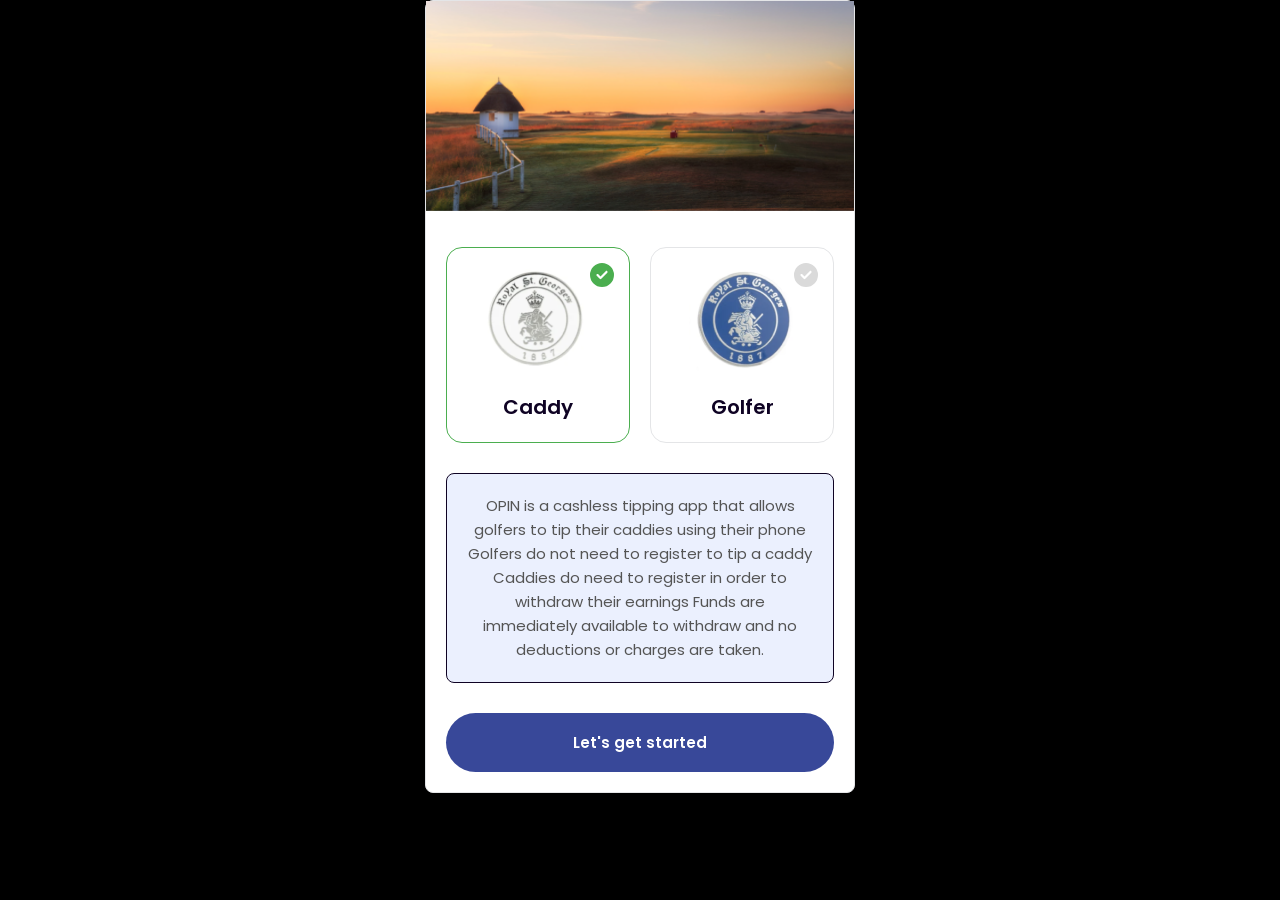
==== index.html @ 30ad49d6 "first commit" ====
<!DOCTYPE html>
<html lang="en">

<head>
    <meta charset="UTF-8" />
    <meta name="viewport" content="width=device-width, initial-scale=1.0" />
    <title>Document</title>
    <link rel="stylesheet" href="assets/css/all.min.css" />
    <link rel="stylesheet" href="assets/css/fontawesome.min.css" />
    <link rel="stylesheet" href="assets/css/style.css" />
</head>

<body>
    <section class="screen">
        <div class="container">
            <div class="banner">
                <img src="assets/img/banner.png" alt="" />
            </div>
            <div class="wrapper">
                <div class="caddy_golfer">
                    <div class="caddy active" onclick="activateSection('caddy')">
                        <img src="assets/img/logo/c.png" alt="">
                        <h2>Caddy</h2>
                        <i class="fa-solid fa-circle-check icons"></i>
                    </div>
                    <div class="golfer" onclick="activateSection('golfer')">
                        <img src="assets/img/logo/g.png" alt="">
                        <h2>Golfer</h2>
                        <i class="fa-solid fa-circle-check icons"></i>
                    </div>
                </div>
                <div class="mt-3 text_box">
                    <p>OPIN is a cashless tipping app that allows golfers to tip their caddies using their phone Golfers do not need to register to tip a caddy Caddies do need to register in order to withdraw their earnings Funds are immediately available to withdraw and no deductions or charges are taken.</p>
                </div>
                <a href="register.html" class="btn mt-3">
                    Let's get started
                </a>
            </div>
        </div>
    </section>
    <!-- ============================== -->
    <script src="assets/js/jquery-3.6.4.min.js"></script>
    <script src="assets/js/all.min.js"></script>
    <script src="assets/js/fontawesome.min.js"></script>
    <script src="assets/js/style.js"></script>
</body>

</html>
---- assets/css/style.css ----
@import url('https://fonts.googleapis.com/css2?family=Poppins:wght@400;500;600;700&display=swap');

:root {
    /* COLOR */
    --primary-color: #384899;
    --secondary-color: #7fcfd3;
    --title-color: #0f0324;
    --description-color: #545454;
    --white-color: #ffffff;
    --border-color: #e4e5e7;
    --bg-color: #EBF0FE;
    /* TYPOGRAPHY */
    --h1-font-size: 22px;
    --h2-font-size: 20px;
    --normal-font-size: 15px;
    --small-font-size: 13px;
    /* TYPOGRAPHY */
    --body-font: 'Poppins', sans-serif;
}

/*========== BASE ==========*/
*,
::before,
::after {
    margin: 0;
    padding: 0;
    box-sizing: border-box;
}

.scroll-container {
    height: 20px;
    overflow-y: scroll;
}

.scroll-content {
    padding: 20px;
}

/* Hide default scrollbar */
::-webkit-scrollbar {
    width: 1px;
    height: 1px;
    padding: 5px;
}

::-webkit-scrollbar-track {
    background-color: var(--primary-color);
}

html {
    overflow-y: scroll;
    scroll-behavior: smooth;
}

body {
    font-family: var(--body-font);
    font-size: var(--normal-font-size);
    color: var(--title-color);
    background: #000;
}

h1,
h2,
h3,
h4,
h5,
h6,
ul {
    margin: 0;
}

h1 {
    font-size: var(--h1-font-size);
    color: var(--title-color);
    font-weight: 600;
}

h2 {
    font-size: var(--h2-font-size);
    color: var(--title-color);
    font-weight: 600;
}

p {
    font-size: var(--normal-font-size);
    color: var(--description-color);
    margin: 0;
    line-height: 1.6;
}

ul {
    margin: 0;
    padding: 0;
    list-style: none;
}

a {
    text-decoration: none;
    color: var(--title-color);
}

img {
    max-width: 100%;
    height: auto;
}


/* Common css Style */



.btn {
    padding: 18px 30px;
    border-radius: 100px;
    font-size: var(--normal-font-size);
    background: var(--primary-color);
    color: var(--white-color);
    transition: all 0.5s ease-in-out;
    border: none;
    font-weight: 600;
    cursor: pointer;
    width: 100%;
    display: block;
    text-align: center;
}

.btn_s {
    padding: 18px 30px;
    border-radius: 100px;
    font-size: var(--normal-font-size);
    color: var(--primary-color);
    transition: all 0.5s ease-in-out;
    font-size: 14px;
    cursor: pointer;
}

.btn:hover {
    background: var(--secondary-color);
    color: var(--white-color);
}

input{
    padding: 15px 20px;
    border: 1px solid var(--border-color);
    border-radius: 8px;
}

/* section {
    padding: 3.5rem 0;
} */

.container {
    max-width: 430px;
    margin: auto;
    height: 100%;
    border: 1px solid var(--border-color);
    padding-bottom: 20px;
    border-radius: 8px;
    background: var(--white-color);
}

.wrapper{
    margin-top: 30px;
    padding: 0 20px;
}

.icons{
    font-size: 24px;
    color: var(--description-color);
}

.mt-1,
.mb-1{
    margin-top: 10px;
}

.mt-2,
.mb-2{
    margin-top: 20px;
}

.mt-3,
.mb-3{
    margin-top: 30px;
}

.mt-4,
.mb-4{
    margin-top: 40px;
}

.mt-5,
.mb-5{
    margin-top: 50px;
}

.text_center{
    text-align: center;
}




/* ======================= */

/* ======================= */

.banner img {
    width: 100%;
    height: 210px;
}

.caddy_golfer {
    display: grid;
    grid-template-columns: 1fr 1fr;
    gap: 20px;
}

.caddy_golfer .caddy,
.caddy_golfer .golfer {
    display: flex;
    flex-direction: column;
    justify-content: center;
    align-items: center;
    flex-wrap: wrap;
    gap: 20px;
    border: 1px solid var(--border-color);
    padding: 20px;
    position: relative;
    border-radius: 16px;
}

.caddy_golfer .icons{
color: #DADADA;
position: absolute;
top: 15px;
right: 15px;
}

.caddy_golfer .active{
border-color: #4BAE4F;
}

.caddy_golfer .active .icons{
color: #4BAE4F;
}

.text_box{
    padding: 20px;
    border-radius: 8px;
    text-align: center;
    background: var(--bg-color);
    border: 1px solid var(--title-color);
}


/* ----------------- */
.dropdown-container {
    position: relative;
    display: inline-block;
    width: 120px;
  }

  .selected-text{
    margin-right: 20px;
  }

  .dropdown-container .selected-option {
    display: flex;
    align-items: center;
    padding: 8px;
    border-radius: 4px;
    cursor: pointer;
    border-right: 1px solid var(--border-color);
  }

  .fa-chevron-down.icons{
    font-size: 14px;
  }

  .dropdown-container .selected-option i {
    margin-left: 8px;
  }

  .dropdown-container .dropdown-list {
    position: absolute;
    top: 100%;
    left: 0;
    z-index: 1;
    display: none;
    min-width: 200px;
    background-color: #fff;
    border: 1px solid #ccc;
    border-radius: 4px;
    overflow: auto;
    margin-top: 10px;
  }

  .dropdown-container .dropdown-list.open {
    display: block;
  }

  .dropdown-container .dropdown-item {
    display: flex;
    align-items: center;
    justify-content: space-between;
    padding: 4px 8px;
    cursor: pointer;
  }

  .dropdown-container .dropdown-item:hover {
    background-color: #f1f1f1;
  }

  .dropdown-container .flag-icon {
    width: 24px;
    height: 16px;
    margin-right: 8px;
  }

.input_area {
    display: flex;
    flex-direction: column;
    align-items: flex-start;
    width: 100%;
}

.input_area .input_field{
    display: flex;
    flex-direction: row;
    align-items: flex-start;
    border: 1px solid var(--border-color);
    border-radius: 8px;
    background: #F8F8F8;
    padding: 8px 0;
    padding-right: 15px;
    width: 100%;
}

.input_area input{
    border: none;
    background: transparent;
    width: 100%;
}


/* ================
otp_page
 ================= */

.otp_area {
    display: flex;
    justify-content: space-between;
    gap: 20px;
}

.otp_area input{
    width: 80px;
    height: 80px;
    font-size: 20px;
    text-align: center;
}


/* ================
Add Bank
 ================= */

 .icon-input {
    position: relative;
    display: inline-block;
    width: 100%;
    margin-top: 20px;
  }

  .icon-input input {
    padding-left: 40px;
    width: 100%;
    font-size: 14px;
    color: var(--description-color);
  }

  .icon-input .icon {
    position: absolute;
    top: 12px;
    left: 10px;
  }

  .icon-input .icon .icons{
    font-size: 16px;
    color: var(--description-color)
  }
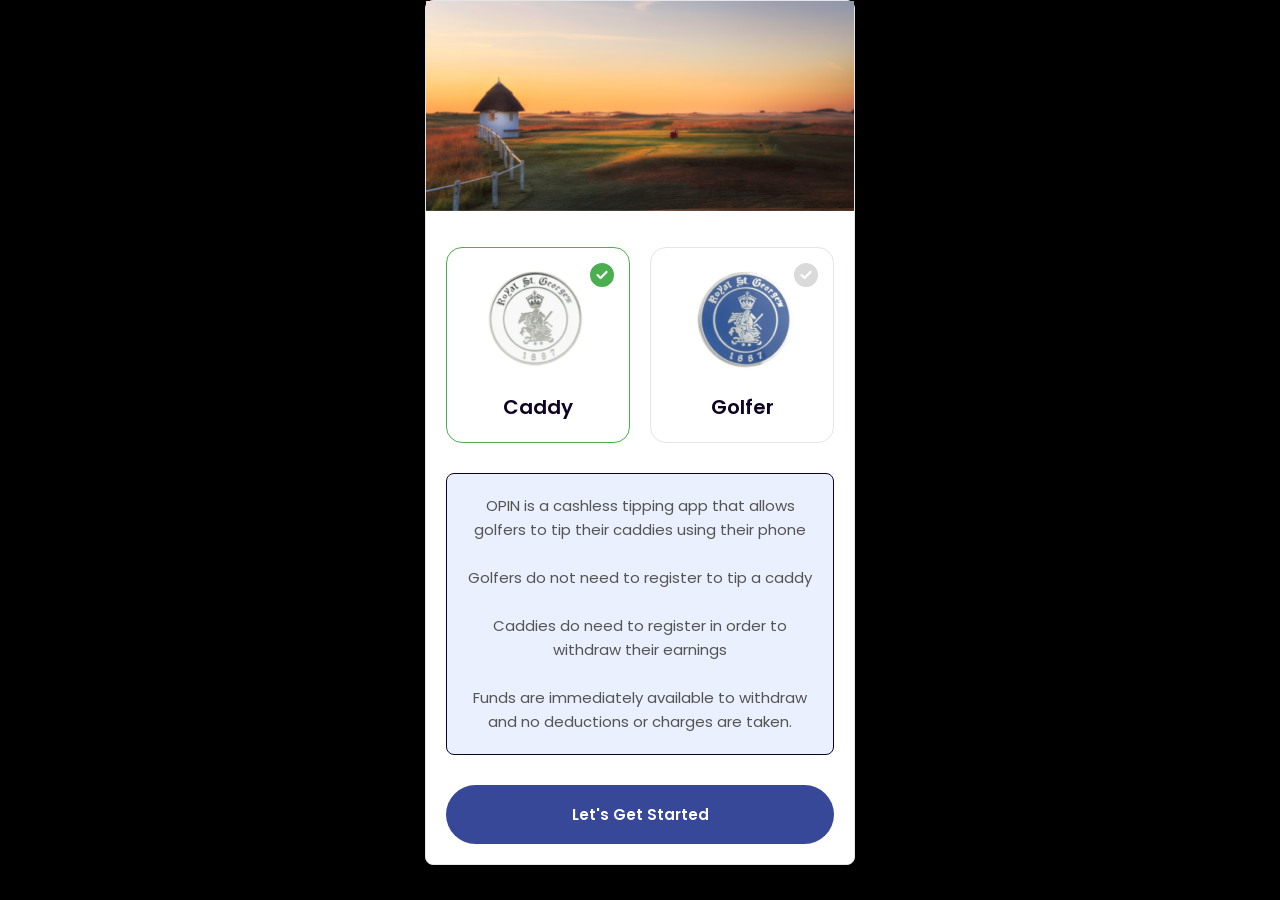
==== commit 6693fd1b: "Add" ====
--- a/index.html
+++ b/index.html
@@ -30,10 +30,10 @@
                     </div>
                 </div>
                 <div class="mt-3 text_box">
-                    <p>OPIN is a cashless tipping app that allows golfers to tip their caddies using their phone Golfers do not need to register to tip a caddy Caddies do need to register in order to withdraw their earnings Funds are immediately available to withdraw and no deductions or charges are taken.</p>
+                    <p>OPIN is a cashless tipping app that allows golfers to tip their caddies using their phone <br><br> Golfers do not need to register to tip a caddy <br> <br> Caddies do need to register in order to withdraw their earnings <br> <br> Funds are immediately available to withdraw and no deductions or charges are taken.</p>
                 </div>
                 <a href="register.html" class="btn mt-3">
-                    Let's get started
+                    Let's Get Started
                 </a>
             </div>
         </div>
--- a/assets/css/style.css
+++ b/assets/css/style.css
@@ -350,15 +350,17 @@
 
 .otp_area {
     display: flex;
+    flex-wrap: wrap;
     justify-content: space-between;
     gap: 20px;
 }
 
 .otp_area input{
-    width: 80px;
-    height: 80px;
+    width: 60px;
+    height: 60px;
     font-size: 20px;
     text-align: center;
+    padding: 0;
 }
 
 
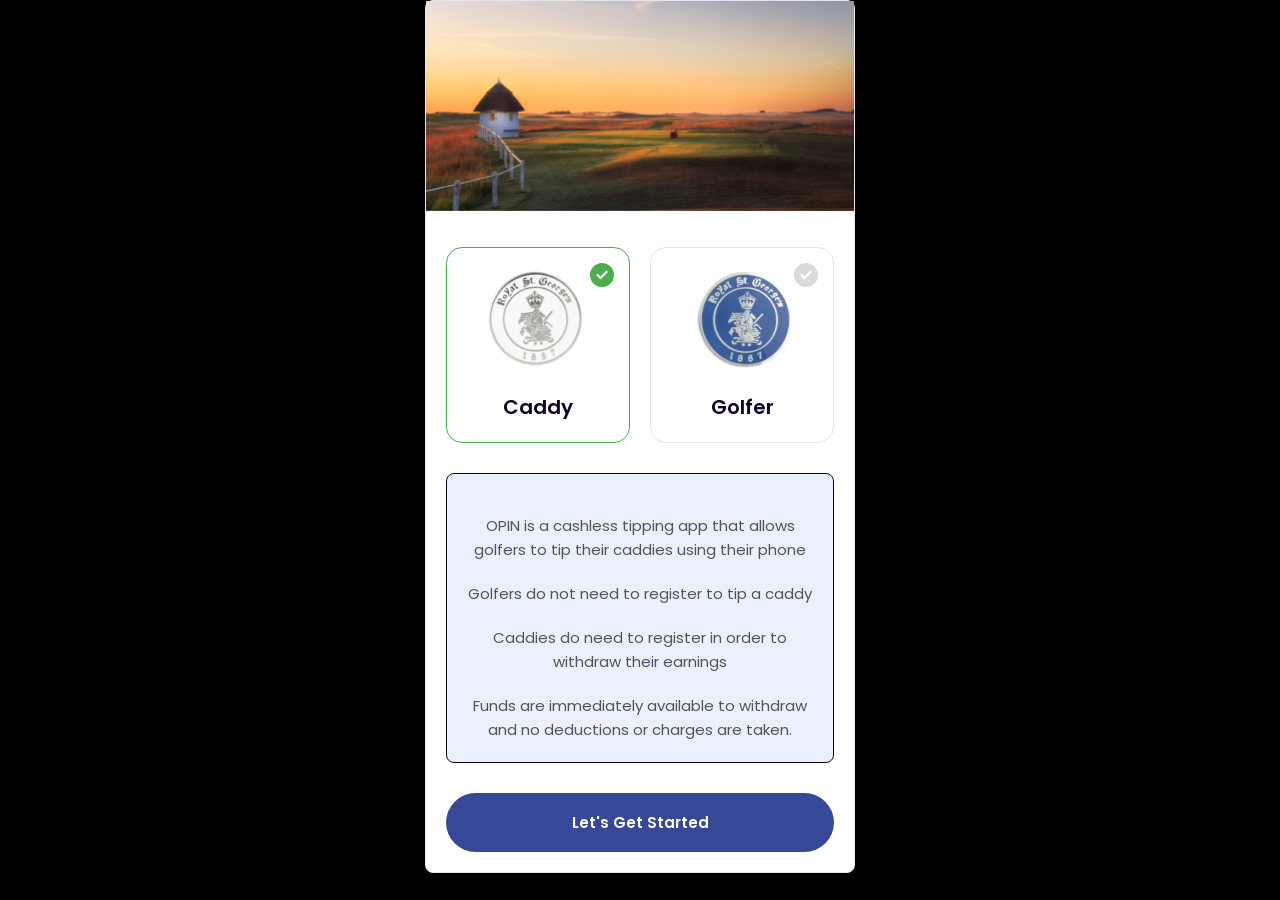
==== commit ea8bfe1e: "Add" ====
--- a/index.html
+++ b/index.html
@@ -30,7 +30,12 @@
                     </div>
                 </div>
                 <div class="mt-3 text_box">
-                    <p>OPIN is a cashless tipping app that allows golfers to tip their caddies using their phone <br><br> Golfers do not need to register to tip a caddy <br> <br> Caddies do need to register in order to withdraw their earnings <br> <br> Funds are immediately available to withdraw and no deductions or charges are taken.</p>
+                    <p>OPIN is a cashless tipping app that allows golfers to tip their caddies using their phone </p>
+                    <p> Golfers do not need to register to tip a caddy </p>
+                    <p> Caddies do need to register in order to withdraw their earnings </p>
+                    <p>
+                        Funds are immediately available to withdraw and no deductions or charges are taken.
+                    </p>
                 </div>
                 <a href="register.html" class="btn mt-3">
                     Let's Get Started
--- a/assets/css/style.css
+++ b/assets/css/style.css
@@ -253,6 +253,10 @@
     border: 1px solid var(--title-color);
 }
 
+.text_box p{
+    margin-top: 20px;
+}
+
 
 /* ----------------- */
 .dropdown-container {
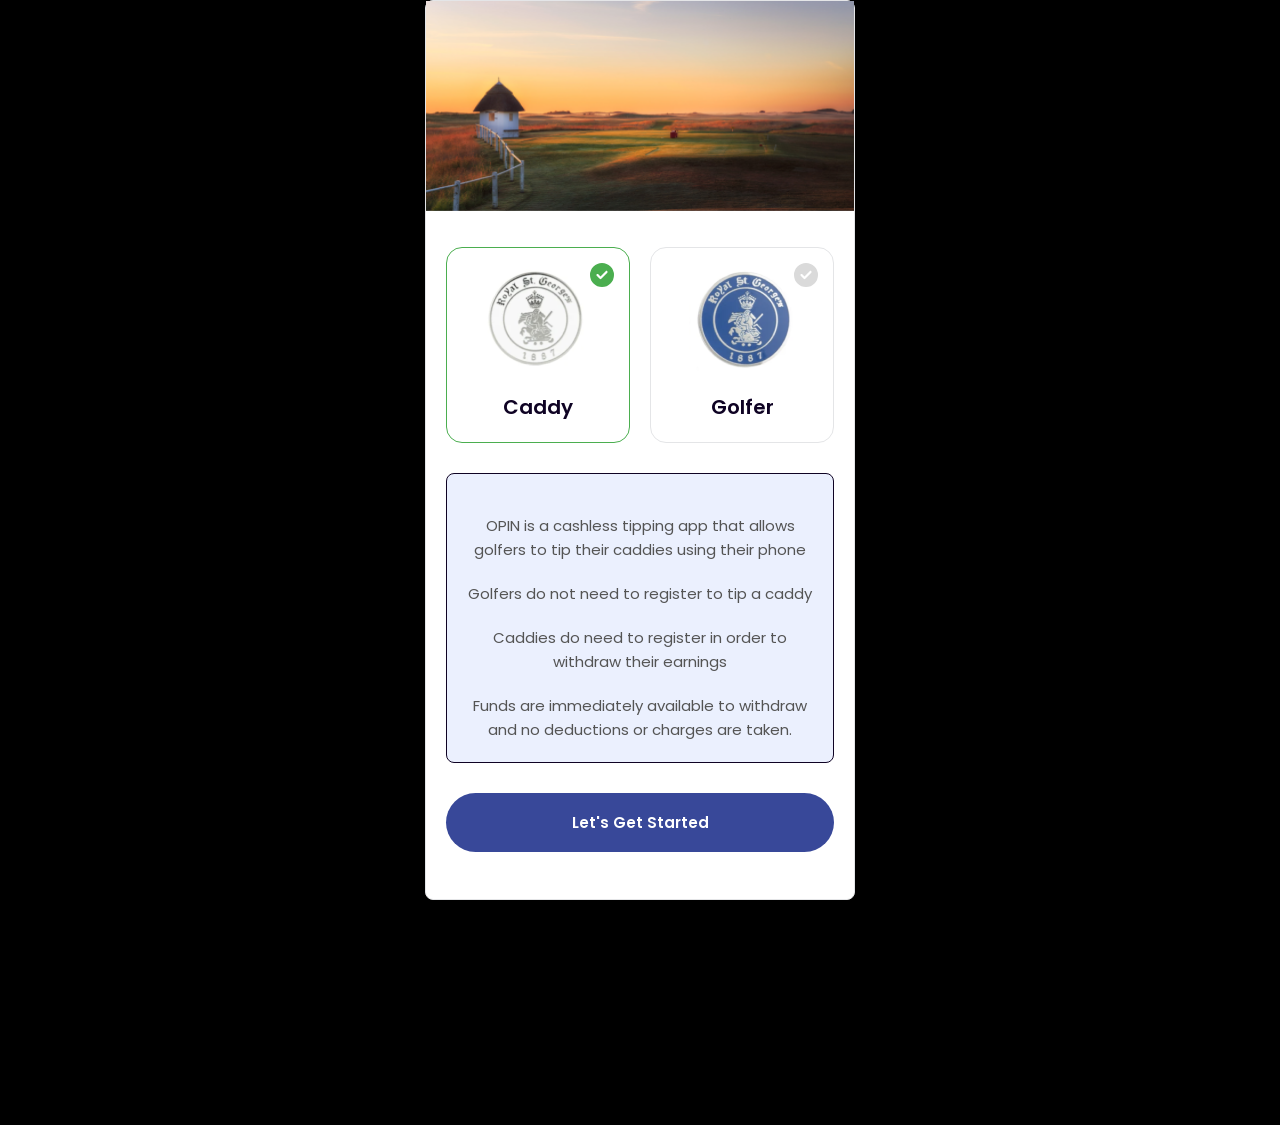
==== commit b899f643: "Add" ====
--- a/index.html
+++ b/index.html
@@ -11,7 +11,7 @@
 </head>
 
 <body>
-    <section class="screen">
+    <div class="body_area screen">
         <div class="container">
             <div class="banner">
                 <img src="assets/img/banner.png" alt="" />
@@ -42,7 +42,7 @@
                 </a>
             </div>
         </div>
-    </section>
+    </div>
     <!-- ============================== -->
     <script src="assets/js/jquery-3.6.4.min.js"></script>
     <script src="assets/js/all.min.js"></script>
--- a/assets/css/style.css
+++ b/assets/css/style.css
@@ -139,15 +139,17 @@
     color: var(--white-color);
 }
 
-input{
+input {
     padding: 15px 20px;
     border: 1px solid var(--border-color);
     border-radius: 8px;
 }
 
-/* section {
-    padding: 3.5rem 0;
-} */
+.body_area {
+    height: 100vh;
+}
+
+
 
 .container {
     max-width: 430px;
@@ -159,42 +161,43 @@
     background: var(--white-color);
 }
 
-.wrapper{
+.wrapper {
     margin-top: 30px;
     padding: 0 20px;
-}
-
-.icons{
+    height: 100%;
+}
+
+.icons {
     font-size: 24px;
     color: var(--description-color);
 }
 
 .mt-1,
-.mb-1{
+.mb-1 {
     margin-top: 10px;
 }
 
 .mt-2,
-.mb-2{
+.mb-2 {
     margin-top: 20px;
 }
 
 .mt-3,
-.mb-3{
+.mb-3 {
     margin-top: 30px;
 }
 
 .mt-4,
-.mb-4{
+.mb-4 {
     margin-top: 40px;
 }
 
 .mt-5,
-.mb-5{
+.mb-5 {
     margin-top: 50px;
 }
 
-.text_center{
+.text_center {
     text-align: center;
 }
 
@@ -230,22 +233,22 @@
     border-radius: 16px;
 }
 
-.caddy_golfer .icons{
-color: #DADADA;
-position: absolute;
-top: 15px;
-right: 15px;
-}
-
-.caddy_golfer .active{
-border-color: #4BAE4F;
-}
-
-.caddy_golfer .active .icons{
-color: #4BAE4F;
-}
-
-.text_box{
+.caddy_golfer .icons {
+    color: #DADADA;
+    position: absolute;
+    top: 15px;
+    right: 15px;
+}
+
+.caddy_golfer .active {
+    border-color: #4BAE4F;
+}
+
+.caddy_golfer .active .icons {
+    color: #4BAE4F;
+}
+
+.text_box {
     padding: 20px;
     border-radius: 8px;
     text-align: center;
@@ -253,7 +256,7 @@
     border: 1px solid var(--title-color);
 }
 
-.text_box p{
+.text_box p {
     margin-top: 20px;
 }
 
@@ -263,30 +266,30 @@
     position: relative;
     display: inline-block;
     width: 120px;
-  }
-
-  .selected-text{
+}
+
+.selected-text {
     margin-right: 20px;
-  }
-
-  .dropdown-container .selected-option {
+}
+
+.dropdown-container .selected-option {
     display: flex;
     align-items: center;
     padding: 8px;
     border-radius: 4px;
     cursor: pointer;
     border-right: 1px solid var(--border-color);
-  }
-
-  .fa-chevron-down.icons{
+}
+
+.fa-chevron-down.icons {
     font-size: 14px;
-  }
-
-  .dropdown-container .selected-option i {
+}
+
+.dropdown-container .selected-option i {
     margin-left: 8px;
-  }
-
-  .dropdown-container .dropdown-list {
+}
+
+.dropdown-container .dropdown-list {
     position: absolute;
     top: 100%;
     left: 0;
@@ -298,29 +301,29 @@
     border-radius: 4px;
     overflow: auto;
     margin-top: 10px;
-  }
-
-  .dropdown-container .dropdown-list.open {
+}
+
+.dropdown-container .dropdown-list.open {
     display: block;
-  }
-
-  .dropdown-container .dropdown-item {
+}
+
+.dropdown-container .dropdown-item {
     display: flex;
     align-items: center;
     justify-content: space-between;
     padding: 4px 8px;
     cursor: pointer;
-  }
-
-  .dropdown-container .dropdown-item:hover {
+}
+
+.dropdown-container .dropdown-item:hover {
     background-color: #f1f1f1;
-  }
-
-  .dropdown-container .flag-icon {
+}
+
+.dropdown-container .flag-icon {
     width: 24px;
     height: 16px;
     margin-right: 8px;
-  }
+}
 
 .input_area {
     display: flex;
@@ -329,7 +332,7 @@
     width: 100%;
 }
 
-.input_area .input_field{
+.input_area .input_field {
     display: flex;
     flex-direction: row;
     align-items: flex-start;
@@ -341,7 +344,7 @@
     width: 100%;
 }
 
-.input_area input{
+.input_area input {
     border: none;
     background: transparent;
     width: 100%;
@@ -356,10 +359,9 @@
     display: flex;
     flex-wrap: wrap;
     justify-content: space-between;
-    gap: 20px;
-}
-
-.otp_area input{
+}
+
+.otp_area input {
     width: 60px;
     height: 60px;
     font-size: 20px;
@@ -367,32 +369,40 @@
     padding: 0;
 }
 
+.wrapper_item {
+    display: flex;
+    flex-direction: column;
+    justify-content: space-between;
+    height: 90%;
+    gap: 30px;
+}
+
 
 /* ================
 Add Bank
  ================= */
 
- .icon-input {
+.icon-input {
     position: relative;
     display: inline-block;
     width: 100%;
     margin-top: 20px;
-  }
-
-  .icon-input input {
+}
+
+.icon-input input {
     padding-left: 40px;
     width: 100%;
     font-size: 14px;
     color: var(--description-color);
-  }
-
-  .icon-input .icon {
+}
+
+.icon-input .icon {
     position: absolute;
     top: 12px;
     left: 10px;
-  }
-
-  .icon-input .icon .icons{
+}
+
+.icon-input .icon .icons {
     font-size: 16px;
     color: var(--description-color)
-  }+}
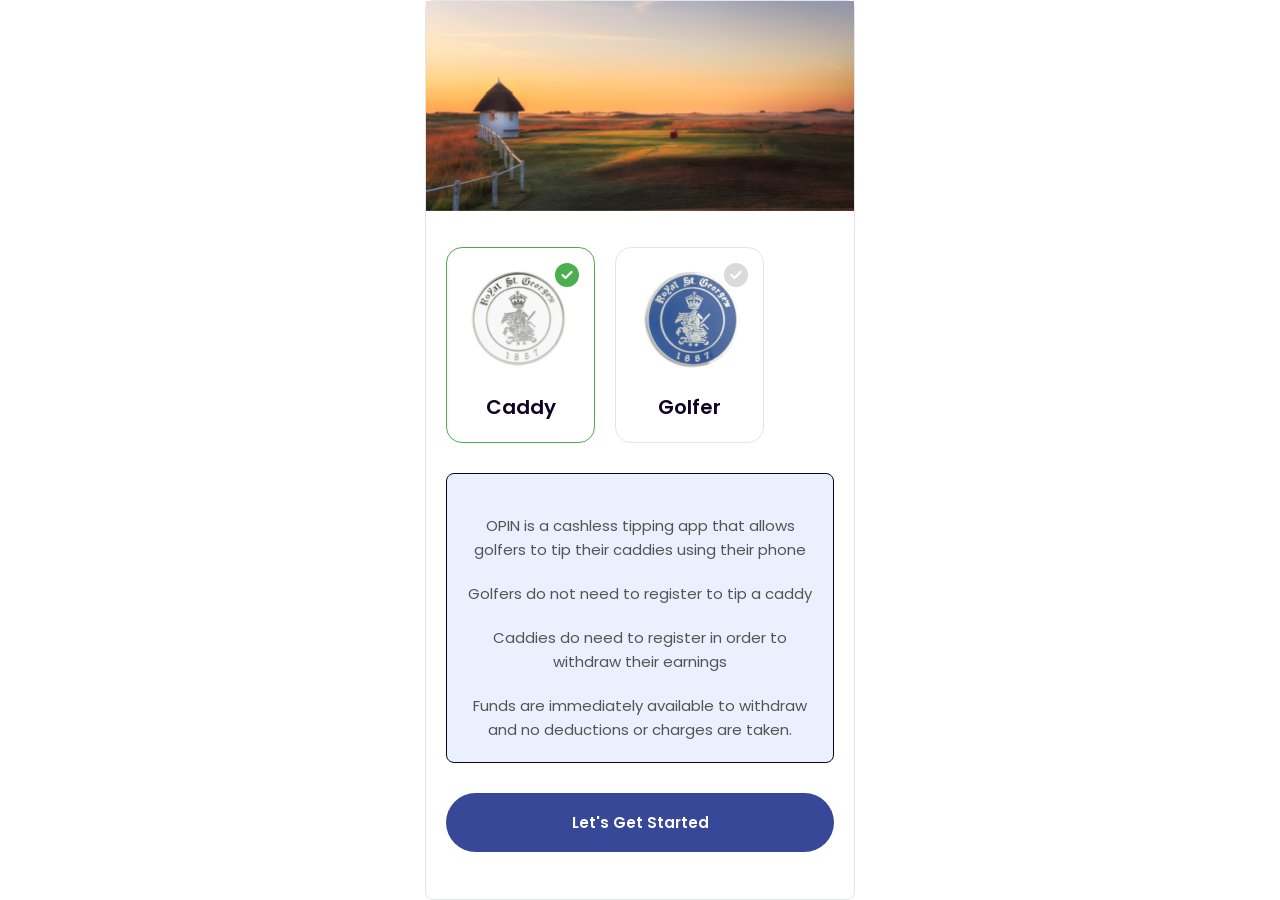
==== commit 53103a1b: "Add" ====
--- a/index.html
+++ b/index.html
@@ -12,10 +12,10 @@
 
 <body>
     <div class="body_area screen">
+        <div class="banner">
+            <img src="assets/img/banner.png" alt="" />
+        </div>
         <div class="container">
-            <div class="banner">
-                <img src="assets/img/banner.png" alt="" />
-            </div>
             <div class="wrapper">
                 <div class="caddy_golfer">
                     <div class="caddy active" onclick="activateSection('caddy')">
@@ -37,7 +37,7 @@
                         Funds are immediately available to withdraw and no deductions or charges are taken.
                     </p>
                 </div>
-                <a href="register.html" class="btn mt-3">
+                <a href="rate.html" class="btn mt-3">
                     Let's Get Started
                 </a>
             </div>
--- a/assets/css/style.css
+++ b/assets/css/style.css
@@ -9,6 +9,7 @@
     --white-color: #ffffff;
     --border-color: #e4e5e7;
     --bg-color: #EBF0FE;
+    --bg2-color: #F8F8F8;
     /* TYPOGRAPHY */
     --h1-font-size: 22px;
     --h2-font-size: 20px;
@@ -56,7 +57,7 @@
     font-family: var(--body-font);
     font-size: var(--normal-font-size);
     color: var(--title-color);
-    background: #000;
+    background: #ffffff;
 }
 
 h1,
@@ -91,6 +92,10 @@
 ul {
     margin: 0;
     padding: 0;
+    list-style: none;
+}
+
+li {
     list-style: none;
 }
 
@@ -122,6 +127,7 @@
     width: 100%;
     display: block;
     text-align: center;
+    margin: 20px 0;
 }
 
 .btn_s {
@@ -145,25 +151,102 @@
     border-radius: 8px;
 }
 
+.body_area.screen {
+    height: 100vh;
+}
+
 .body_area {
-    height: 100vh;
-}
-
-
-
-.container {
     max-width: 430px;
     margin: auto;
     height: 100%;
     border: 1px solid var(--border-color);
-    padding-bottom: 20px;
     border-radius: 8px;
     background: var(--white-color);
+    position: relative;
+}
+
+.body_area .top_nav {
+    display: flex;
+    align-items: center;
+    gap: 30px;
+    padding: 30px 30px;
+    background: #FFFFFF;
+    box-shadow: 0px 4px 24px rgba(193, 192, 192, 0.25);
+    position: sticky;
+    left: 0;
+    top: 0;
+    width: 100%;
+}
+
+.body_area .footer {
+    display: flex;
+    align-items: center;
+    justify-content: space-between;
+    gap: 30px;
+    padding: 30px 30px;
+    background: #ffffff;
+    box-shadow: 0px -4px 24px rgba(193, 192, 192, 0.25);
+    position: sticky;
+    bottom: 0;
+    width: 100%;
+}
+
+.footer a {
+    display: flex;
+    justify-content: center;
+    align-items: center;
+    text-decoration: none;
+    color: var(--title-color);
+    width: 40px;
+    height: 40px;
+    transition: background-color 0.3s;
+    border-radius: 100px;
+}
+
+.footer a.active,
+.footer a:hover {
+    background-color: var(--primary-color);
+    border-radius: 100px;
+    color: var(--white-color);
+}
+
+.footer a.active .icons,
+.footer a:hover .icons {
+    color: var(--white-color);
+    font-size: 18px;
+}
+
+.user_img {
+    text-align: center;
+}
+
+.user_img h2 {
+    margin-top: 10px;
+}
+
+
+.container {
+    padding: 0 20px;
+}
+
+.top_nav h2 {
+    width: 72%;
+    text-align: center
 }
 
 .wrapper {
     margin-top: 30px;
     padding: 0 20px;
+    height: 100%;
+    display: flex;
+    justify-content: center;
+    align-items: center;
+    flex-direction: column;
+}
+
+.screen .wrapper {
+    align-items: flex-start;
+    padding: 0;
     height: 100%;
 }
 
@@ -259,7 +342,6 @@
 .text_box p {
     margin-top: 20px;
 }
-
 
 /* ----------------- */
 .dropdown-container {
@@ -362,8 +444,8 @@
 }
 
 .otp_area input {
-    width: 60px;
-    height: 60px;
+    width: 55px;
+    height: 55px;
     font-size: 20px;
     text-align: center;
     padding: 0;
@@ -375,6 +457,11 @@
     justify-content: space-between;
     height: 90%;
     gap: 30px;
+    width: 100%;
+}
+
+.wrapper_item .item{
+    width: 100%;
 }
 
 
@@ -405,4 +492,237 @@
 .icon-input .icon .icons {
     font-size: 16px;
     color: var(--description-color)
+}
+
+
+/* ================
+My Profile
+ ================= */
+.my_profile .user_img {
+    text-align: center;
+}
+
+.my_profile .user_img h2 {
+    margin-top: 10px;
+}
+
+.input-container {
+    width: 100%;
+}
+
+.input-container .input_item {
+    width: 100%;
+    margin-top: 30px;
+    position: relative;
+}
+
+.input-container input {
+    width: 100%;
+    padding: 20px 20px;
+    font-size: 16px;
+    border: none;
+    transition: all 0.3s ease;
+    background: var(--bg2-color);
+}
+
+.input-container input:focus {
+    outline: none;
+}
+
+.input-container label {
+    position: absolute;
+    top: 16px;
+    left: 20px;
+    font-size: 16px;
+    color: gray;
+    transition: all 0.3s ease;
+    pointer-events: none;
+}
+
+.input-container input:focus~label,
+.input-container input:valid~label {
+    top: -20px;
+    font-size: 12px;
+    color: dodgerblue;
+}
+
+/* ========================
+Rate Page
+=========================== */
+
+.rate_page .user_img {
+    display: flex;
+    align-items: flex-end;
+    gap: 20px;
+    position: relative;
+    top: -60px;
+
+}
+
+.rate_page .user_img img {
+    width: 110px;
+    height: 110px;
+    border: 2px solid var(--white-color);
+    border-radius: 100px;
+
+}
+
+.ul.crate_list {
+    display: flex;
+    flex-wrap: wrap;
+    align-items: center;
+    margin-bottom: 30px;
+    width: 100%;
+
+}
+
+.ul.crate_list li {
+    width: 83px;
+    height: 83px;
+    border: 1px solid var(--border-color);
+    display: flex;
+    align-items: center;
+    justify-content: center;
+}
+
+.ul.crate_list li:hover {
+    background: #dbdbdb;
+}
+
+.ul.crate_list li a {
+    color: var(--title-color);
+    width: 100%;
+    height: 100%;
+    display: flex;
+    align-items: center;
+    justify-content: center;
+}
+
+.add-bonus {
+    display: flex;
+    align-items: center;
+    justify-content: space-between;
+    gap: 20px;
+    padding: 20px;
+    background: var(--bg-color);
+    border-radius: 8px;
+    margin-bottom: 30px;
+}
+
+.bg_amount {
+    text-align: center;
+    font-size: 36px;
+    margin-bottom: 30px;
+}
+
+
+.counter {
+    display: flex;
+    align-items: center;
+    justify-content: center;
+    margin: 30px 0;
+}
+
+.decrement,
+.increment {
+    background-color: #f2f2f2;
+    border: none;
+    padding: 15px 20px;
+    font-size: 16px;
+    cursor: pointer;
+    border-radius: 100px;
+}
+
+.count {
+    margin: 0 30px;
+    font-size: 36px;
+}
+
+.brand_info {
+    display: flex;
+    justify-content: center;
+    align-items: center;
+    text-align: center;
+    flex-direction: column;
+    gap: 30px;
+    margin-top: 30px;
+}
+
+.charlie_list,
+.mode_list {
+    margin-top: 50px;
+    padding: 20px;
+    background: var(--bg2-color);
+    border-radius: 8px;
+}
+
+.charlie_list .list,
+.mode_list .list {
+    display: flex;
+    align-items: center;
+    justify-content: space-between;
+    gap: 30px;
+    margin: 10px 0;
+}
+
+.mode_list {
+    background: transparent;
+    padding: 0
+}
+
+.mode_list .list {
+    background: var(--bg2-color);
+    margin-top: 20px;
+    padding: 12px 20px
+}
+
+.mode_list .list .payer {
+    display: flex;
+    align-items: center;
+    gap: 20px;
+}
+
+
+.mode_list .list .icons {
+    display: none;
+}
+
+.mode_list .list .payer .icons {
+    display: block;
+}
+
+.mode_list .list.active .payer .icons {
+    color: var(--description-color);
+}
+
+.mode_list .list.active .icons {
+    display: block;
+    color: #4BAE4F;
+}
+
+.bt_logo {
+    display: flex;
+    flex-direction: column;
+    gap: 20px;
+    justify-content: center;
+    align-items: center;
+    margin: 40px 0;
+}
+
+.bt_logo img {
+    width: 80px;
+}
+
+.payment_successful_m {
+    display: flex;
+    flex-direction: column;
+    align-items: center;
+    justify-content: center;
+    margin: 50px 0;
+}
+
+.payment_successful_m .icons {
+    font-size: 50px;
+    margin-bottom: 20px;
+    color: #4BAE4F;
 }
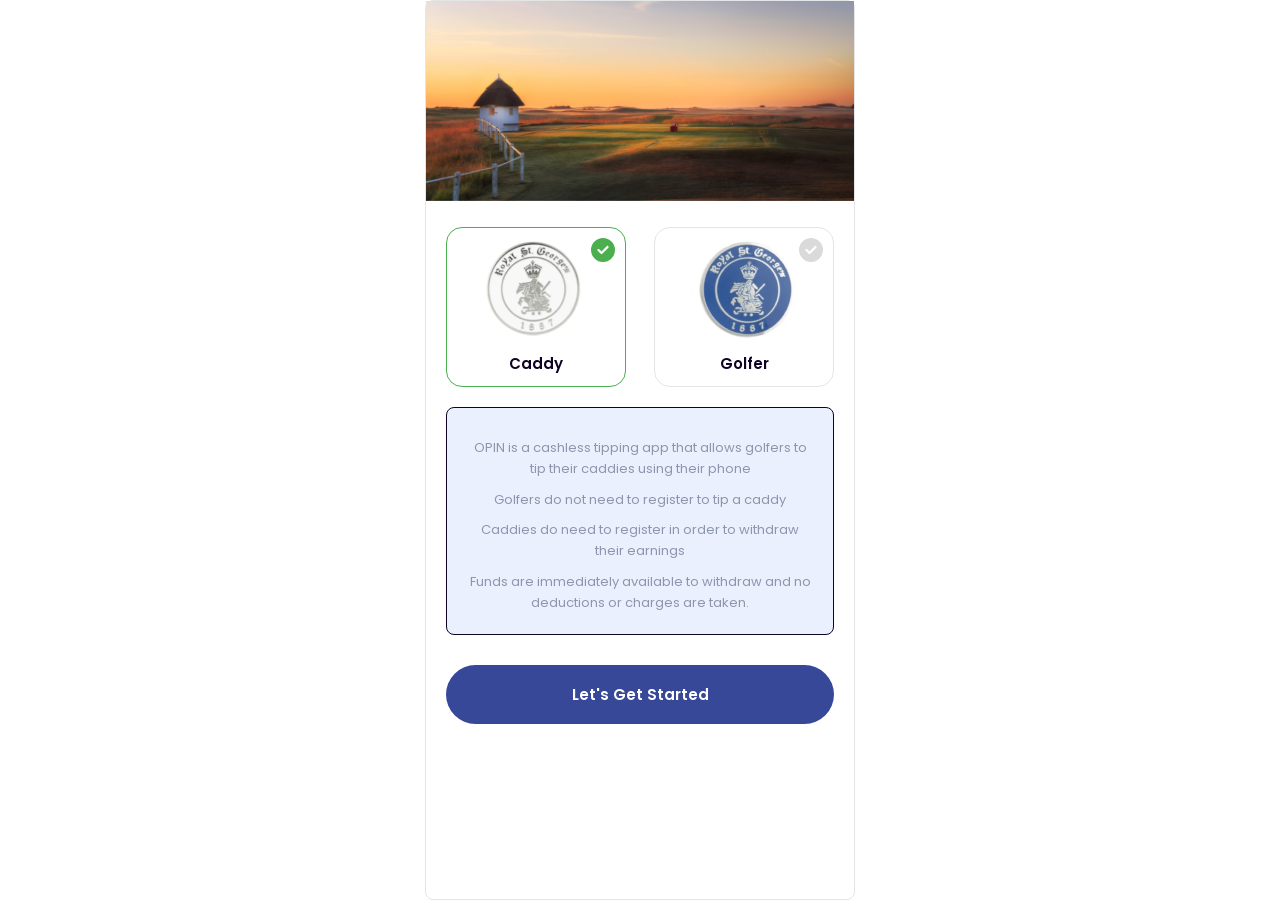
==== commit e7ef861c: "Add" ====
--- a/index.html
+++ b/index.html
@@ -20,16 +20,16 @@
                 <div class="caddy_golfer">
                     <div class="caddy active" onclick="activateSection('caddy')">
                         <img src="assets/img/logo/c.png" alt="">
-                        <h2>Caddy</h2>
+                        <p>Caddy</p>
                         <i class="fa-solid fa-circle-check icons"></i>
                     </div>
                     <div class="golfer" onclick="activateSection('golfer')">
                         <img src="assets/img/logo/g.png" alt="">
-                        <h2>Golfer</h2>
+                        <p>Golfer</p>
                         <i class="fa-solid fa-circle-check icons"></i>
                     </div>
                 </div>
-                <div class="mt-3 text_box">
+                <div class="mt-2 text_box">
                     <p>OPIN is a cashless tipping app that allows golfers to tip their caddies using their phone </p>
                     <p> Golfers do not need to register to tip a caddy </p>
                     <p> Caddies do need to register in order to withdraw their earnings </p>
--- a/assets/css/style.css
+++ b/assets/css/style.css
@@ -5,7 +5,7 @@
     --primary-color: #384899;
     --secondary-color: #7fcfd3;
     --title-color: #0f0324;
-    --description-color: #545454;
+    --description-color: #8D96AC;
     --white-color: #ffffff;
     --border-color: #e4e5e7;
     --bg-color: #EBF0FE;
@@ -83,7 +83,7 @@
 }
 
 p {
-    font-size: var(--normal-font-size);
+    font-size: var(--small-font-size);
     color: var(--description-color);
     margin: 0;
     line-height: 1.6;
@@ -183,7 +183,7 @@
     align-items: center;
     justify-content: space-between;
     gap: 30px;
-    padding: 30px 30px;
+    padding: 15px 30px;
     background: #ffffff;
     box-shadow: 0px -4px 24px rgba(193, 192, 192, 0.25);
     position: sticky;
@@ -235,7 +235,7 @@
 }
 
 .wrapper {
-    margin-top: 30px;
+    margin-top: 20px;
     padding: 0 20px;
     height: 100%;
     display: flex;
@@ -284,43 +284,48 @@
     text-align: center;
 }
 
-
-
-
 /* ======================= */
 
 /* ======================= */
 
 .banner img {
     width: 100%;
-    height: 210px;
+    height: 200px;
 }
 
 .caddy_golfer {
-    display: grid;
-    grid-template-columns: 1fr 1fr;
+    width: 100%;
+    display: flex;
+    justify-content: space-between;
     gap: 20px;
+}
+
+.caddy_golfer p{
+    font-size: var(--normal-font-size);
+    font-weight: 600;
+    color: var(--title-color);
 }
 
 .caddy_golfer .caddy,
 .caddy_golfer .golfer {
     display: flex;
-    flex-direction: column;
     justify-content: center;
     align-items: center;
     flex-wrap: wrap;
-    gap: 20px;
+    gap: 10px;
     border: 1px solid var(--border-color);
-    padding: 20px;
+    padding: 10px;
     position: relative;
     border-radius: 16px;
+    width: 180px;
+    height: 160px;
 }
 
 .caddy_golfer .icons {
     color: #DADADA;
     position: absolute;
-    top: 15px;
-    right: 15px;
+    top: 10px;
+    right: 10px;
 }
 
 .caddy_golfer .active {
@@ -340,7 +345,7 @@
 }
 
 .text_box p {
-    margin-top: 20px;
+    margin-top: 10px;
 }
 
 /* ----------------- */
@@ -454,13 +459,12 @@
 .wrapper_item {
     display: flex;
     flex-direction: column;
-    justify-content: space-between;
     height: 90%;
-    gap: 30px;
-    width: 100%;
-}
-
-.wrapper_item .item{
+    gap: 20px;
+    width: 100%;
+}
+
+.wrapper_item .item {
     width: 100%;
 }
 
@@ -508,6 +512,7 @@
 
 .input-container {
     width: 100%;
+    margin-bottom: 50px;
 }
 
 .input-container .input_item {
@@ -673,7 +678,8 @@
 .mode_list .list {
     background: var(--bg2-color);
     margin-top: 20px;
-    padding: 12px 20px
+    padding: 12px 20px;
+    cursor: pointer;
 }
 
 .mode_list .list .payer {
@@ -682,22 +688,22 @@
     gap: 20px;
 }
 
-
-.mode_list .list .icons {
-    display: none;
-}
-
-.mode_list .list .payer .icons {
+.mode_list .list.active .payer .icons {
+    color: var(--description-color) !important;
+}
+
+.mode_list .list .icons.fa-circle-check {
+    color: var(--description-color) !important;
+}
+
+.mode_list .list.active .icons.fa-circle-check {
     display: block;
-}
-
-.mode_list .list.active .payer .icons {
-    color: var(--description-color);
-}
-
-.mode_list .list.active .icons {
+    color: #4BAE4F !important;
+}
+
+.mode_list .active .fa-circle-check {
     display: block;
-    color: #4BAE4F;
+    color: #4BAE4F !important;
 }
 
 .bt_logo {
@@ -725,4 +731,74 @@
     font-size: 50px;
     margin-bottom: 20px;
     color: #4BAE4F;
+}
+
+
+/* ========================== */
+
+.gallery {
+    margin-bottom: 30px;
+}
+
+.thumbnails {
+    display: flex;
+    flex-wrap: wrap;
+    margin-top: 20px;
+}
+
+.thumbnail {
+    flex: 0 0 calc(33.33% - 10px);
+    height: 100px;
+    margin: 10px;
+}
+
+.thumbnail img {
+    width: 100%;
+    height: 100%;
+    object-fit: cover;
+    border-radius: 8px;
+}
+
+.gallery #imageUpload {
+    width: 100%;
+    display: none;
+}
+
+.upload-container {
+  text-align: center;
+  margin-top: 20px;
+  width: 100%;
+}
+
+.upload-label {
+  display: inline-block;
+  cursor: pointer;
+  padding: 10px;
+  background: var(--bg-color);
+  border-radius: 4px;
+  transition: background-color 0.3s ease;
+  width: 100%;
+  padding: 18px 20px;
+}
+
+.upload-label:hover {
+  background-color: #d0d0d0;
+}
+
+.camera-icon {
+  width: 20px;
+  height: 20px;
+  vertical-align: middle;
+  margin-right: 5px;
+}
+
+.upload-text {
+  display: inline-block;
+  vertical-align: middle;
+  font-size: 16px;
+  color: #333;
+}
+
+.mode_list .list .user_img{
+    width: 70px;
 }
